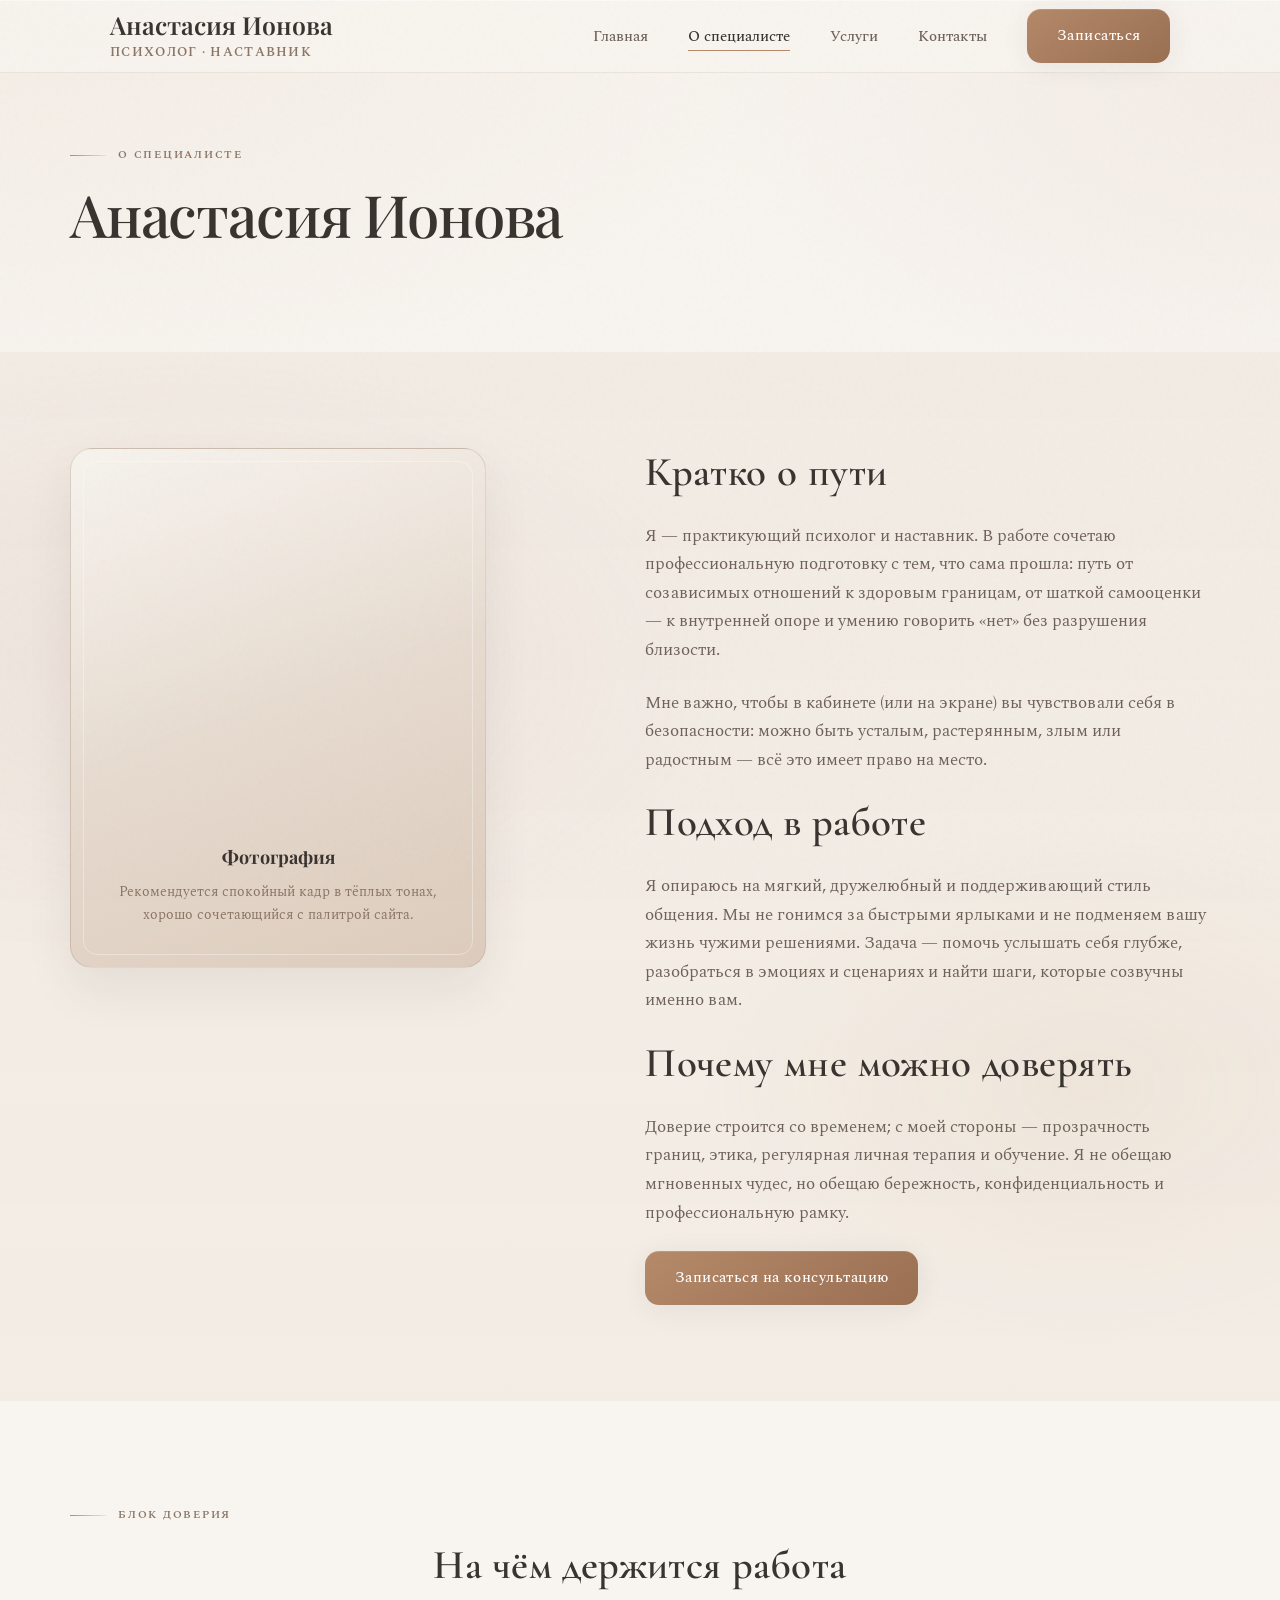
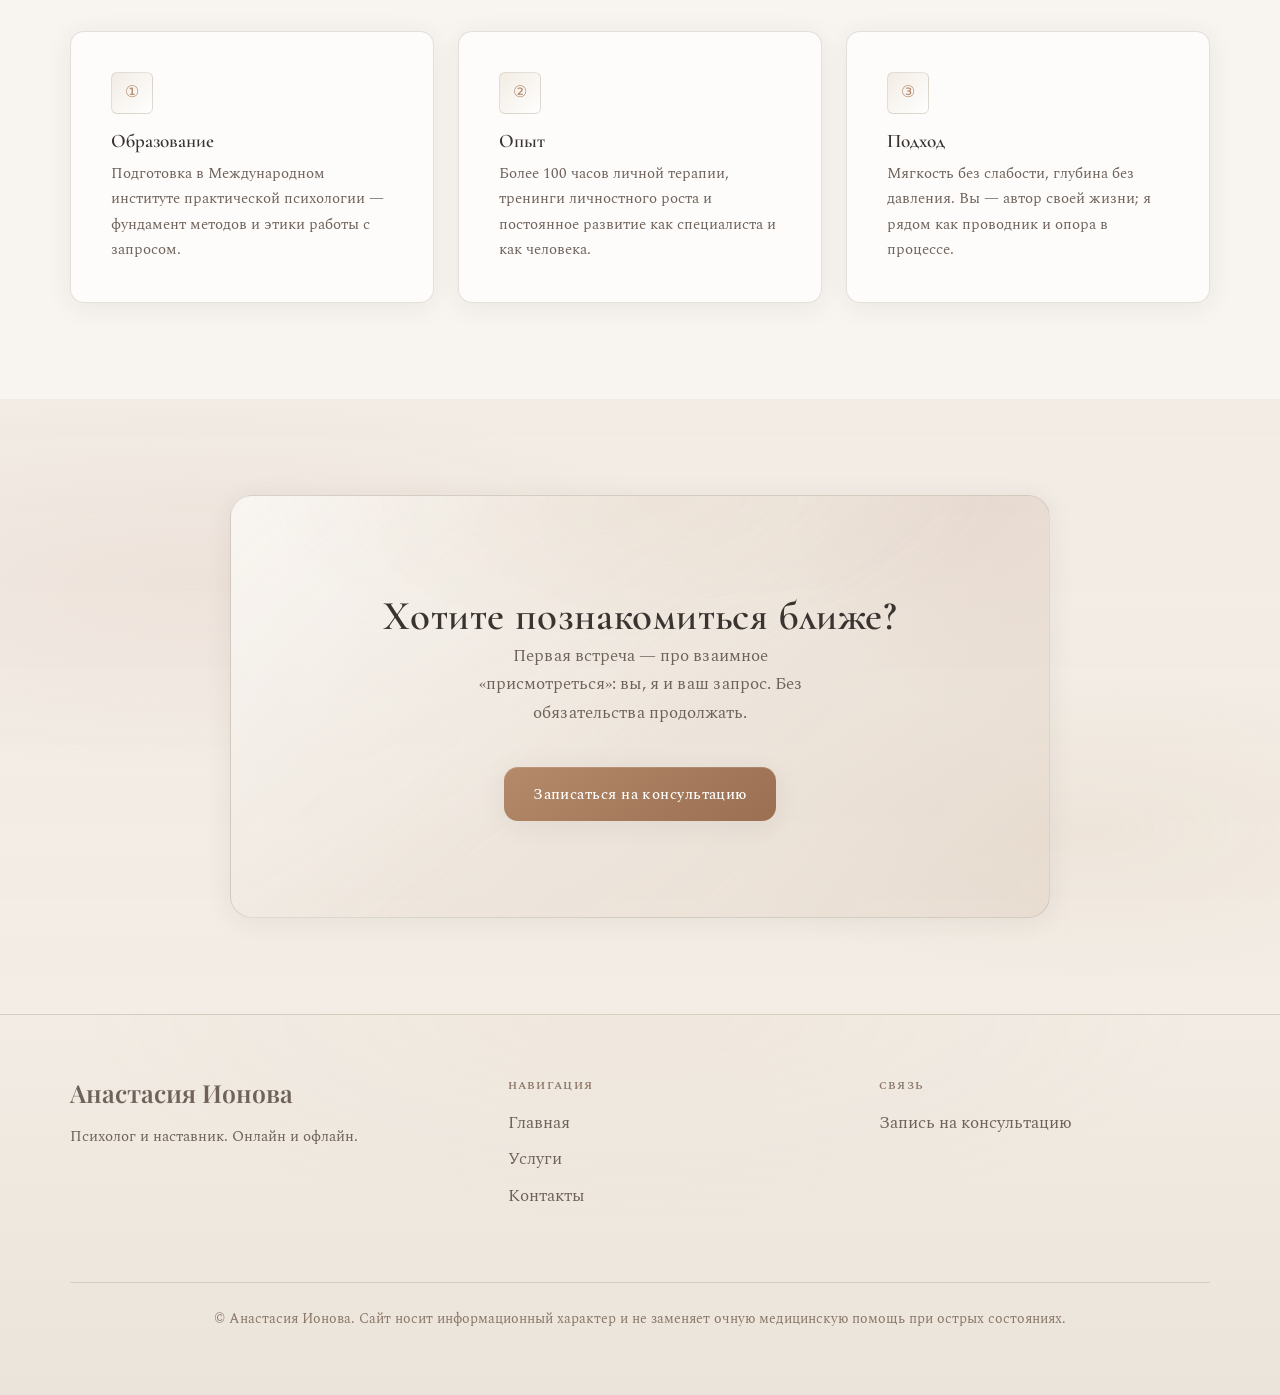
==== about.html @ b2b30f8c "Anastasia_Ionova Анастасия" ====
<!DOCTYPE html>
<html lang="ru">
<head>
  <meta charset="UTF-8">
  <meta name="viewport" content="width=device-width, initial-scale=1.0">
  <meta name="description" content="Анастасия Ионова — образование, подход в работе, почему можно доверять.">
  <title>О специалисте — Анастасия Ионова</title>
  <link rel="preconnect" href="https://fonts.googleapis.com">
  <link rel="preconnect" href="https://fonts.gstatic.com" crossorigin>
  <link href="https://fonts.googleapis.com/css2?family=Cormorant+Garamond:ital,wght@0,500;0,600;1,500&family=Playfair+Display:ital,wght@0,500;0,600;1,500&family=Spectral:ital,wght@0,400;0,500;0,600;1,400&display=swap" rel="stylesheet">
  <link rel="stylesheet" href="css/styles.css">
</head>
<body>
  <header class="site-header">
    <div class="site-header__inner">
      <a class="site-logo" href="index.html">Анастасия Ионова <span>Психолог · наставник</span></a>
      <button class="nav-toggle" type="button" aria-expanded="false" aria-controls="nav-panel" aria-label="Открыть меню">
        <span></span><span></span><span></span>
      </button>
      <nav class="nav-panel" id="nav-panel" aria-label="Основная навигация">
        <ul class="nav__list">
          <li><a class="nav__link" href="index.html">Главная</a></li>
          <li><a class="nav__link" href="about.html" aria-current="page">О специалисте</a></li>
          <li><a class="nav__link" href="services.html">Услуги</a></li>
          <li><a class="nav__link" href="contacts.html">Контакты</a></li>
        </ul>
        <a class="btn btn--primary nav__cta" href="contacts.html">Записаться</a>
      </nav>
    </div>
  </header>

  <main>
    <section class="section section--tight">
      <div class="container">
        <p class="section__label">О специалисте</p>
        <h1 class="mb-lg">Анастасия Ионова</h1>
      </div>
    </section>

    <section class="section section--alt" id="o-spec">
      <div class="container about-grid">
        <div class="about-photo">
          <div class="about-photo__placeholder">
            <strong style="font-family: var(--font-display); font-size: 1.125rem; color: var(--graphite); display: block; margin-bottom: 0.5rem;">Фотография</strong>
            Рекомендуется спокойный кадр в тёплых тонах, хорошо сочетающийся с палитрой сайта.
          </div>
        </div>
        <div>
          <h2>Кратко о пути</h2>
          <p>Я — практикующий психолог и наставник. В работе сочетаю профессиональную подготовку с тем, что сама прошла: путь от созависимых отношений к здоровым границам, от шаткой самооценки — к внутренней опоре и умению говорить «нет» без разрушения близости.</p>
          <p>Мне важно, чтобы в кабинете (или на экране) вы чувствовали себя в безопасности: можно быть усталым, растерянным, злым или радостным — всё это имеет право на место.</p>
          <h2>Подход в работе</h2>
          <p>Я опираюсь на мягкий, дружелюбный и поддерживающий стиль общения. Мы не гонимся за быстрыми ярлыками и не подменяем вашу жизнь чужими решениями. Задача — помочь услышать себя глубже, разобраться в эмоциях и сценариях и найти шаги, которые созвучны именно вам.</p>
          <h2>Почему мне можно доверять</h2>
          <p>Доверие строится со временем; с моей стороны — прозрачность границ, этика, регулярная личная терапия и обучение. Я не обещаю мгновенных чудес, но обещаю бережность, конфиденциальность и профессиональную рамку.</p>
          <p><a class="btn btn--primary" href="contacts.html">Записаться на консультацию</a></p>
        </div>
      </div>
    </section>

    <section class="section" id="doverie">
      <div class="container">
        <p class="section__label text-center">Блок доверия</p>
        <h2 class="text-center mb-lg">На чём держится работа</h2>
        <div class="cards cards--3">
          <article class="card trust-item">
            <div class="card__icon" aria-hidden="true">①</div>
            <h3>Образование</h3>
            <p>Подготовка в Международном институте практической психологии — фундамент методов и этики работы с запросом.</p>
          </article>
          <article class="card trust-item">
            <div class="card__icon" aria-hidden="true">②</div>
            <h3>Опыт</h3>
            <p>Более 100 часов личной терапии, тренинги личностного роста и постоянное развитие как специалиста и как человека.</p>
          </article>
          <article class="card trust-item">
            <div class="card__icon" aria-hidden="true">③</div>
            <h3>Подход</h3>
            <p>Мягкость без слабости, глубина без давления. Вы — автор своей жизни; я рядом как проводник и опора в процессе.</p>
          </article>
        </div>
      </div>
    </section>

    <section class="section section--alt">
      <div class="container">
        <div class="cta-band">
          <h2 class="mb-0">Хотите познакомиться ближе?</h2>
          <p>Первая встреча — про взаимное «присмотреться»: вы, я и ваш запрос. Без обязательства продолжать.</p>
          <a class="btn btn--primary" href="contacts.html">Записаться на консультацию</a>
        </div>
      </div>
    </section>
  </main>

  <footer class="site-footer">
    <div class="container site-footer__grid">
      <div>
        <a class="site-logo" href="index.html" style="display: inline-block; margin-bottom: var(--space-sm);">Анастасия Ионова</a>
        <p class="mb-0" style="font-size: 0.9375rem;">Психолог и наставник. Онлайн и офлайн.</p>
      </div>
      <div>
        <h4>Навигация</h4>
        <ul>
          <li><a href="index.html">Главная</a></li>
          <li><a href="services.html">Услуги</a></li>
          <li><a href="contacts.html">Контакты</a></li>
        </ul>
      </div>
      <div>
        <h4>Связь</h4>
        <ul>
          <li><a href="contacts.html">Запись на консультацию</a></li>
        </ul>
      </div>
    </div>
    <div class="container site-footer__copy">
      © Анастасия Ионова. Сайт носит информационный характер и не заменяет очную медицинскую помощь при острых состояниях.
    </div>
  </footer>

  <script src="js/main.js"></script>
</body>
</html>
---- css/styles.css ----
/* Анастасия Ионова — editorial luxury, soft depth (ВайбКодинг: характер, не шаблон) */
:root {
  --bg-primary: #F8F4EF;
  --bg-secondary: #F2ECE4;
  --text-primary: #2F2A26;
  --text-secondary: #6E625A;
  --accent-1: #C7A27C;
  --accent-2: #B58A6A;
  --accent-dusty-rose: #CDA7A2;
  --taupe: #8A7667;
  --warm-beige: #DCCBBC;
  --graphite: #3A3431;
  --white: #FFFFFF;

  --font-display: "Playfair Display", Georgia, "Times New Roman", serif;
  --font-serif: "Cormorant Garamond", "Palatino Linotype", Palatino, serif;
  --font-body: "Spectral", Georgia, "Times New Roman", serif;

  --ease-out-expo: cubic-bezier(0.16, 1, 0.3, 1);

  --space-xs: 0.5rem;
  --space-sm: 1rem;
  --space-md: 1.5rem;
  --space-lg: 2.5rem;
  --space-xl: 4rem;
  --space-2xl: 6rem;
  --space-3xl: 8rem;

  --radius-sm: 6px;
  --radius-md: 14px;
  --radius-lg: 22px;

  --shadow-soft: 0 4px 28px rgba(47, 42, 38, 0.07);
  --shadow-hover: 0 14px 40px rgba(47, 42, 38, 0.11);
  --shadow-lift: 0 24px 48px rgba(58, 52, 49, 0.08);
  --line-thin: 1px solid rgba(138, 118, 103, 0.22);

  --max-width: 1140px;
  --header-height: 4.5rem;

  --noise-opacity: 0.035;
}

*,
*::before,
*::after {
  box-sizing: border-box;
}

html {
  scroll-behavior: smooth;
}

body {
  margin: 0;
  font-family: var(--font-body);
  font-size: 1.0625rem;
  line-height: 1.68;
  font-weight: 400;
  color: var(--text-primary);
  background-color: var(--bg-primary);
  background-image:
    radial-gradient(ellipse 120% 80% at 0% 0%, rgba(199, 162, 124, 0.09), transparent 55%),
    radial-gradient(ellipse 90% 70% at 100% 10%, rgba(205, 167, 162, 0.11), transparent 50%),
    radial-gradient(ellipse 60% 50% at 50% 100%, rgba(220, 203, 188, 0.2), transparent 45%);
  background-attachment: fixed;
  -webkit-font-smoothing: antialiased;
}

body::after {
  content: "";
  position: fixed;
  inset: 0;
  pointer-events: none;
  z-index: 9998;
  opacity: var(--noise-opacity);
  background-image: url("data:image/svg+xml,%3Csvg viewBox='0 0 256 256' xmlns='http://www.w3.org/2000/svg'%3E%3Cfilter id='n'%3E%3CfeTurbulence type='fractalNoise' baseFrequency='0.85' numOctaves='4' stitchTiles='stitch'/%3E%3C/filter%3E%3Crect width='100%25' height='100%25' filter='url(%23n)'/%3E%3C/svg%3E");
  mix-blend-mode: multiply;
}

img {
  max-width: 100%;
  height: auto;
  display: block;
}

a {
  color: var(--accent-2);
  text-decoration: none;
  transition: color 0.3s var(--ease-out-expo), opacity 0.3s ease;
}

a:hover {
  color: var(--accent-1);
}

h1 {
  font-family: var(--font-display);
  font-weight: 500;
  line-height: 1.15;
  letter-spacing: -0.02em;
  color: var(--graphite);
  margin-top: 0;
  font-size: clamp(2.35rem, 5.2vw, 3.65rem);
}

h2,
h3,
h4 {
  font-family: var(--font-serif);
  font-weight: 600;
  line-height: 1.22;
  color: var(--graphite);
  margin-top: 0;
}

h2 {
  font-size: clamp(1.85rem, 3.2vw, 2.65rem);
  margin-bottom: var(--space-md);
  letter-spacing: 0.01em;
}

h3 {
  font-size: clamp(1.3rem, 2.2vw, 1.65rem);
  margin-bottom: var(--space-sm);
}

p {
  margin: 0 0 var(--space-md);
  color: var(--text-secondary);
}

p:last-child {
  margin-bottom: 0;
}

.container {
  width: min(100% - var(--space-lg) * 2, var(--max-width));
  margin-inline: auto;
}

.section {
  padding-block: var(--space-2xl);
  position: relative;
}

.section--tight {
  padding-block: var(--space-xl);
}

.section--alt {
  background-color: transparent;
  background-image:
    radial-gradient(ellipse 70% 50% at 15% 30%, rgba(205, 167, 162, 0.14), transparent 60%),
    radial-gradient(ellipse 55% 45% at 85% 70%, rgba(199, 162, 124, 0.1), transparent 55%),
    linear-gradient(180deg, var(--bg-secondary) 0%, rgba(242, 236, 228, 0.97) 100%);
}

.section__label {
  display: inline-flex;
  align-items: center;
  gap: 0.75rem;
  font-family: var(--font-body);
  font-size: 0.6875rem;
  font-weight: 600;
  letter-spacing: 0.16em;
  text-transform: uppercase;
  color: var(--taupe);
  margin-bottom: var(--space-sm);
}

.section__label::before {
  content: "";
  width: 2.25rem;
  height: 1px;
  background: linear-gradient(90deg, var(--accent-2), rgba(199, 162, 124, 0.2));
  flex-shrink: 0;
}

.text-center .section__label {
  justify-content: center;
}

.text-center .section__label::before {
  width: 2rem;
  background: linear-gradient(90deg, transparent, var(--accent-2));
}

.text-center .section__label::after {
  content: "";
  width: 2rem;
  height: 1px;
  background: linear-gradient(90deg, var(--accent-2), transparent);
  flex-shrink: 0;
}

/* Scroll reveal */
.js-reveal {
  opacity: 0;
  transform: translate3d(0, 1.75rem, 0);
  transition:
    opacity 0.95s var(--ease-out-expo),
    transform 0.95s var(--ease-out-expo);
}

.js-reveal.is-inview {
  opacity: 1;
  transform: translate3d(0, 0, 0);
}

/* Header */
.site-header {
  position: sticky;
  top: 0;
  z-index: 100;
  background: rgba(248, 244, 239, 0.82);
  backdrop-filter: saturate(1.2) blur(14px);
  -webkit-backdrop-filter: saturate(1.2) blur(14px);
  border-bottom: 1px solid rgba(138, 118, 103, 0.12);
  box-shadow: 0 1px 0 rgba(255, 255, 255, 0.45) inset;
}

.site-header__inner {
  display: flex;
  align-items: center;
  justify-content: space-between;
  height: var(--header-height);
  max-width: var(--max-width);
  margin-inline: auto;
  padding-inline: var(--space-lg);
}

.site-logo {
  font-family: var(--font-display);
  font-size: clamp(1.2rem, 2.6vw, 1.55rem);
  font-weight: 600;
  line-height: 1.15;
  color: var(--graphite);
  transition: color 0.3s var(--ease-out-expo);
}

.site-logo:hover {
  color: var(--accent-2);
}

.site-logo span {
  display: block;
  font-family: var(--font-body);
  font-size: clamp(0.6875rem, 1.5vw, 0.8125rem);
  font-weight: 600;
  letter-spacing: 0.1em;
  text-transform: uppercase;
  color: var(--taupe);
  margin-top: 0.25rem;
  line-height: 1.3;
}

.nav__list {
  display: flex;
  flex-wrap: wrap;
  gap: var(--space-md) var(--space-lg);
  list-style: none;
  margin: 0;
  padding: 0;
}

.nav__link {
  font-family: var(--font-body);
  font-size: 0.9375rem;
  font-weight: 500;
  color: var(--text-secondary);
  position: relative;
}

.nav__link::after {
  content: "";
  position: absolute;
  left: 0;
  bottom: -0.2em;
  width: 0;
  height: 1px;
  background: var(--accent-2);
  transition: width 0.35s var(--ease-out-expo);
}

.nav__link:hover::after,
.nav__link[aria-current="page"]::after {
  width: 100%;
}

.nav__link:hover,
.nav__link[aria-current="page"] {
  color: var(--graphite);
}

.nav__cta {
  display: none;
}

@media (min-width: 900px) {
  .nav__cta {
    display: inline-flex;
  }
}

.nav-toggle {
  display: flex;
  flex-direction: column;
  justify-content: center;
  gap: 6px;
  width: 44px;
  height: 44px;
  padding: 0;
  border: none;
  background: transparent;
  cursor: pointer;
}

.nav-toggle span {
  display: block;
  width: 22px;
  height: 1px;
  background: var(--graphite);
  transition: transform 0.35s var(--ease-out-expo), opacity 0.25s ease;
}

.nav-toggle[aria-expanded="true"] span:nth-child(1) {
  transform: translateY(7px) rotate(45deg);
}

.nav-toggle[aria-expanded="true"] span:nth-child(2) {
  opacity: 0;
}

.nav-toggle[aria-expanded="true"] span:nth-child(3) {
  transform: translateY(-7px) rotate(-45deg);
}

@media (min-width: 900px) {
  .nav-toggle {
    display: none;
  }
}

.nav-panel {
  position: fixed;
  inset: var(--header-height) 0 auto 0;
  background: rgba(248, 244, 239, 0.97);
  backdrop-filter: blur(12px);
  border-bottom: var(--line-thin);
  padding: var(--space-lg);
  transform: translateY(-100%);
  opacity: 0;
  visibility: hidden;
  transition: transform 0.4s var(--ease-out-expo), opacity 0.35s ease, visibility 0.35s;
}

.nav-panel.is-open {
  transform: translateY(0);
  opacity: 1;
  visibility: visible;
}

@media (min-width: 900px) {
  .nav-panel {
    position: static;
    transform: none;
    opacity: 1;
    visibility: visible;
    border: none;
    padding: 0;
    background: transparent;
    backdrop-filter: none;
    display: flex;
    flex-direction: row;
    align-items: center;
    gap: var(--space-lg);
  }

  .nav-panel .nav__list {
    flex-direction: row;
  }
}

@media (max-width: 899px) {
  .nav-panel .nav__list {
    flex-direction: column;
    gap: var(--space-md);
  }

  .nav-panel .nav__cta {
    display: inline-flex;
    margin-top: var(--space-md);
  }
}

/* Buttons */
.btn {
  display: inline-flex;
  align-items: center;
  justify-content: center;
  padding: 0.9rem 1.85rem;
  font-family: var(--font-body);
  font-size: 0.9375rem;
  font-weight: 500;
  letter-spacing: 0.03em;
  border: none;
  border-radius: var(--radius-md);
  cursor: pointer;
  transition:
    background 0.35s var(--ease-out-expo),
    color 0.35s ease,
    box-shadow 0.35s var(--ease-out-expo),
    transform 0.3s var(--ease-out-expo),
    border-color 0.3s ease;
}

.btn--primary {
  background: linear-gradient(145deg, var(--accent-2) 0%, #9a6f52 100%);
  color: var(--white);
  box-shadow: var(--shadow-soft), 0 1px 0 rgba(255, 255, 255, 0.12) inset;
}

.btn--primary:hover {
  background: linear-gradient(145deg, var(--accent-1) 0%, var(--accent-2) 100%);
  color: var(--white);
  box-shadow: var(--shadow-hover);
  transform: translateY(-2px);
}

.btn--ghost {
  background: rgba(255, 255, 255, 0.45);
  color: var(--graphite);
  border: var(--line-thin);
  box-shadow: 0 1px 0 rgba(255, 255, 255, 0.6) inset;
}

.btn--ghost:hover {
  border-color: rgba(205, 167, 162, 0.55);
  color: var(--accent-2);
  background: rgba(255, 255, 255, 0.75);
  transform: translateY(-1px);
}

.btn--full {
  width: 100%;
}

/* Hero */
.hero {
  padding-block: var(--space-3xl) var(--space-2xl);
  position: relative;
  overflow: visible;
}

.hero::before {
  content: "";
  position: absolute;
  top: -25%;
  right: -8%;
  width: min(58%, 520px);
  aspect-ratio: 1;
  background: radial-gradient(circle, rgba(205, 167, 162, 0.2) 0%, transparent 68%);
  pointer-events: none;
}

.hero::after {
  content: "";
  position: absolute;
  bottom: 10%;
  left: -5%;
  width: 180px;
  height: 180px;
  border: 1px solid rgba(199, 162, 124, 0.25);
  border-radius: 50%;
  pointer-events: none;
  opacity: 0.6;
}

.hero__grid {
  display: grid;
  gap: var(--space-xl);
  align-items: center;
}

@media (min-width: 900px) {
  .hero__grid {
    grid-template-columns: 1.08fr 0.92fr;
    gap: clamp(2rem, 4vw, 4rem);
    align-items: end;
  }
}

.hero__content {
  position: relative;
  z-index: 1;
}

.hero__content--stagger > * {
  animation: heroFade 0.95s var(--ease-out-expo) backwards;
}

.hero__content--stagger > *:nth-child(1) {
  animation-delay: 0.05s;
}

.hero__content--stagger > *:nth-child(2) {
  animation-delay: 0.11s;
}

.hero__content--stagger > *:nth-child(3) {
  animation-delay: 0.17s;
}

.hero__content--stagger > *:nth-child(4) {
  animation-delay: 0.26s;
}

.hero__content--stagger > *:nth-child(5) {
  animation-delay: 0.36s;
}

.hero__content--stagger > *:nth-child(6) {
  animation-delay: 0.44s;
}

@keyframes heroFade {
  from {
    opacity: 0;
    transform: translate3d(0, 1.25rem, 0);
  }

  to {
    opacity: 1;
    transform: translate3d(0, 0, 0);
  }
}

.hero__name {
  font-family: var(--font-display);
  font-size: clamp(2.35rem, 6.5vw, 4rem);
  font-weight: 600;
  line-height: 1.08;
  letter-spacing: 0.01em;
  color: var(--graphite);
  margin: 0 0 0.4rem;
}

.hero__role {
  font-family: var(--font-body);
  font-size: clamp(1rem, 2.2vw, 1.1875rem);
  font-weight: 500;
  letter-spacing: 0.04em;
  color: var(--taupe);
  margin: 0 0 var(--space-md);
  max-width: 40ch;
}

.hero__title {
  margin-bottom: var(--space-md);
  font-size: clamp(1.65rem, 3.8vw, 2.35rem);
}

.hero__title em {
  font-style: italic;
  color: var(--accent-2);
}

.hero__lead {
  font-size: 1.125rem;
  line-height: 1.72;
  color: var(--text-secondary);
  max-width: 38ch;
  margin-bottom: var(--space-lg);
}

.hero__actions {
  display: flex;
  flex-wrap: wrap;
  gap: var(--space-sm);
}

.hero__visual {
  position: relative;
  min-height: 280px;
  z-index: 0;
}

@media (min-width: 900px) {
  .hero__visual {
    min-height: 440px;
    margin-bottom: -1.5rem;
  }

  .hero__visual--tilt {
    transform: rotate(-2deg) translateX(0.5rem);
    transition: transform 0.6s var(--ease-out-expo);
  }

  .hero:hover .hero__visual--tilt {
    transform: rotate(-1.2deg) translateX(0.25rem) translateY(-4px);
  }
}

.hero__frame {
  position: absolute;
  inset: 0;
  border-radius: var(--radius-lg);
  background:
    linear-gradient(155deg, rgba(255, 255, 255, 0.5) 0%, transparent 45%),
    linear-gradient(145deg, var(--bg-secondary) 0%, var(--warm-beige) 100%);
  border: var(--line-thin);
  box-shadow: var(--shadow-lift);
  display: flex;
  align-items: center;
  justify-content: center;
  overflow: hidden;
}

.hero__frame::before {
  content: "";
  position: absolute;
  inset: -40%;
  background: radial-gradient(circle at 30% 30%, rgba(199, 162, 124, 0.12), transparent 50%);
  pointer-events: none;
}

.hero__frame-inner {
  position: relative;
  text-align: center;
  padding: var(--space-lg);
  color: var(--taupe);
  font-size: 0.875rem;
  line-height: 1.65;
}

.hero__frame-inner strong {
  display: block;
  font-family: var(--font-display);
  font-size: 1.25rem;
  font-weight: 500;
  color: var(--graphite);
  margin-bottom: var(--space-xs);
}

/* Cards */
.cards {
  display: grid;
  gap: var(--space-md);
}

@media (min-width: 640px) {
  .cards--2 {
    grid-template-columns: repeat(2, 1fr);
  }
}

@media (min-width: 900px) {
  .cards--3 {
    grid-template-columns: repeat(3, 1fr);
  }

  .cards--4 {
    grid-template-columns: repeat(2, 1fr);
  }
}

@media (min-width: 1000px) {
  .cards--4 {
    grid-template-columns: repeat(4, 1fr);
  }
}

.card {
  position: relative;
  background: rgba(255, 255, 255, 0.72);
  border-radius: var(--radius-md);
  padding: var(--space-lg);
  border: var(--line-thin);
  box-shadow: var(--shadow-soft);
  overflow: hidden;
  transition:
    box-shadow 0.45s var(--ease-out-expo),
    transform 0.45s var(--ease-out-expo),
    background 0.35s ease;
}

.card::before {
  content: "";
  position: absolute;
  left: 0;
  top: 0;
  bottom: 0;
  width: 3px;
  background: linear-gradient(180deg, var(--accent-1), var(--accent-dusty-rose));
  opacity: 0;
  transition: opacity 0.4s var(--ease-out-expo);
}

.card:hover {
  box-shadow: var(--shadow-hover);
  transform: translateY(-4px);
  background: rgba(255, 255, 255, 0.92);
}

.card:hover::before {
  opacity: 1;
}

.card__icon {
  width: 42px;
  height: 42px;
  border-radius: var(--radius-sm);
  background: linear-gradient(135deg, var(--bg-secondary), rgba(255, 255, 255, 0.9));
  display: flex;
  align-items: center;
  justify-content: center;
  margin-bottom: var(--space-sm);
  font-size: 1rem;
  color: var(--accent-2);
  border: var(--line-thin);
  transition: transform 0.4s var(--ease-out-expo), color 0.3s ease;
}

.card:hover .card__icon {
  transform: scale(1.05);
  color: var(--accent-1);
}

.card h3 {
  font-family: var(--font-serif);
  color: var(--graphite);
  margin-bottom: var(--space-xs);
}

.card p {
  font-size: 0.9375rem;
  margin-bottom: 0;
}

/* About */
.about-grid {
  display: grid;
  gap: var(--space-xl);
  align-items: start;
}

@media (min-width: 900px) {
  .about-grid {
    grid-template-columns: 0.95fr 1.12fr;
    gap: var(--space-2xl);
  }

  .about-grid.about-grid--reverse {
    direction: rtl;
  }

  .about-grid.about-grid--reverse > * {
    direction: ltr;
  }
}

.about-photo {
  border-radius: var(--radius-lg);
  background:
    linear-gradient(160deg, rgba(255, 255, 255, 0.35) 0%, transparent 50%),
    linear-gradient(160deg, var(--bg-secondary), var(--warm-beige));
  border: var(--line-thin);
  aspect-ratio: 4/5;
  max-height: 520px;
  display: flex;
  align-items: flex-end;
  justify-content: center;
  padding: var(--space-lg);
  box-shadow: var(--shadow-lift);
  position: relative;
}

.about-photo::after {
  content: "";
  position: absolute;
  inset: 12px;
  border: 1px solid rgba(255, 255, 255, 0.35);
  border-radius: calc(var(--radius-lg) - 8px);
  pointer-events: none;
}

.about-photo__placeholder {
  text-align: center;
  color: var(--taupe);
  font-size: 0.875rem;
  position: relative;
  z-index: 1;
}

/* Services */
.service-card {
  position: relative;
  background: rgba(255, 255, 255, 0.78);
  border-radius: var(--radius-md);
  padding: var(--space-xl);
  border: var(--line-thin);
  margin-bottom: var(--space-md);
  transition: box-shadow 0.45s var(--ease-out-expo), transform 0.35s ease;
  overflow: hidden;
}

.service-card::before {
  content: "";
  position: absolute;
  top: 0;
  left: 0;
  right: 0;
  height: 2px;
  background: linear-gradient(90deg, transparent, var(--accent-dusty-rose), transparent);
  opacity: 0;
  transition: opacity 0.4s ease;
}

.service-card:last-child {
  margin-bottom: 0;
}

.service-card:hover {
  box-shadow: var(--shadow-hover);
  transform: translateY(-2px);
}

.service-card:hover::before {
  opacity: 1;
}

.service-card h2,
.service-card h3 {
  color: var(--graphite);
}

.service-card__meta {
  font-family: var(--font-body);
  font-size: 0.875rem;
  font-style: italic;
  color: var(--taupe);
  margin-bottom: var(--space-sm);
}

.service-card ul {
  margin: 0;
  padding-left: 1.25rem;
  color: var(--text-secondary);
  font-size: 0.9375rem;
}

.service-card li {
  margin-bottom: var(--space-xs);
}

/* Trust */
.trust-item h3 {
  font-size: 1.2rem;
}

/* CTA */
.cta-band {
  text-align: center;
  padding: var(--space-2xl);
  background:
    radial-gradient(ellipse 80% 60% at 50% 0%, rgba(199, 162, 124, 0.12), transparent 60%),
    linear-gradient(145deg, rgba(255, 255, 255, 0.5) 0%, transparent 55%),
    linear-gradient(135deg, var(--bg-secondary) 0%, rgba(220, 203, 188, 0.4) 100%);
  border-radius: var(--radius-lg);
  border: var(--line-thin);
  margin-inline: auto;
  max-width: 820px;
  box-shadow: var(--shadow-soft);
  position: relative;
  overflow: hidden;
}

.cta-band::before {
  content: "";
  position: absolute;
  top: -50%;
  right: -20%;
  width: 55%;
  aspect-ratio: 1;
  background: radial-gradient(circle, rgba(205, 167, 162, 0.15), transparent 65%);
  pointer-events: none;
}

.cta-band h2,
.cta-band h3 {
  position: relative;
}

.cta-band p {
  max-width: 42ch;
  margin-inline: auto;
  margin-bottom: var(--space-lg);
  position: relative;
}

.cta-band .btn {
  position: relative;
}

/* Form */
.form {
  max-width: 520px;
  margin-inline: auto;
}

.form__row {
  margin-bottom: var(--space-md);
}

.form label {
  display: block;
  font-family: var(--font-body);
  font-size: 0.75rem;
  font-weight: 600;
  letter-spacing: 0.08em;
  text-transform: uppercase;
  color: var(--taupe);
  margin-bottom: var(--space-xs);
}

.form input,
.form textarea {
  width: 100%;
  padding: 0.9rem 1.1rem;
  font-family: var(--font-body);
  font-size: 1rem;
  color: var(--text-primary);
  background: rgba(255, 255, 255, 0.85);
  border: var(--line-thin);
  border-radius: var(--radius-sm);
  transition:
    border-color 0.3s ease,
    box-shadow 0.3s ease,
    background 0.3s ease;
}

.form input:focus,
.form textarea:focus {
  outline: none;
  border-color: rgba(205, 167, 162, 0.65);
  box-shadow: 0 0 0 3px rgba(205, 167, 162, 0.18);
  background: var(--white);
}

.form textarea {
  min-height: 140px;
  resize: vertical;
}

.form__hint {
  font-size: 0.8125rem;
  color: var(--taupe);
  margin-top: var(--space-md);
}

/* Footer */
.site-footer {
  padding-block: var(--space-xl);
  border-top: var(--line-thin);
  background-image:
    radial-gradient(ellipse 80% 100% at 50% 0%, rgba(199, 162, 124, 0.06), transparent 55%),
    linear-gradient(180deg, var(--bg-secondary), #ebe4da);
  position: relative;
}

.site-footer__grid {
  display: grid;
  gap: var(--space-lg);
}

@media (min-width: 700px) {
  .site-footer__grid {
    grid-template-columns: 1.2fr 1fr 1fr;
  }
}

.site-footer h4 {
  font-family: var(--font-body);
  font-size: 0.6875rem;
  font-weight: 600;
  letter-spacing: 0.12em;
  text-transform: uppercase;
  color: var(--taupe);
  margin-bottom: var(--space-sm);
}

.site-footer ul {
  list-style: none;
  margin: 0;
  padding: 0;
}

.site-footer li {
  margin-bottom: var(--space-xs);
}

.site-footer a {
  color: var(--text-secondary);
}

.site-footer a:hover {
  color: var(--accent-2);
}

.site-footer__copy {
  margin-top: var(--space-xl);
  padding-top: var(--space-md);
  border-top: var(--line-thin);
  font-size: 0.875rem;
  color: var(--taupe);
  text-align: center;
}

/* Utilities */
.text-center {
  text-align: center;
}

.mb-0 {
  margin-bottom: 0;
}

.mb-lg {
  margin-bottom: var(--space-lg);
}

.max-w-narrow {
  max-width: 65ch;
  margin-inline: auto;
}

.sr-only {
  position: absolute;
  width: 1px;
  height: 1px;
  padding: 0;
  margin: -1px;
  overflow: hidden;
  clip: rect(0, 0, 0, 0);
  white-space: nowrap;
  border: 0;
}

@media (prefers-reduced-motion: reduce) {
  html {
    scroll-behavior: auto;
  }

  *,
  *::before,
  *::after {
    animation-duration: 0.01ms !important;
    animation-iteration-count: 1 !important;
    transition-duration: 0.01ms !important;
  }

  .js-reveal {
    opacity: 1;
    transform: none;
    transition: none;
  }

  .hero__visual--tilt {
    transform: none !important;
  }
}
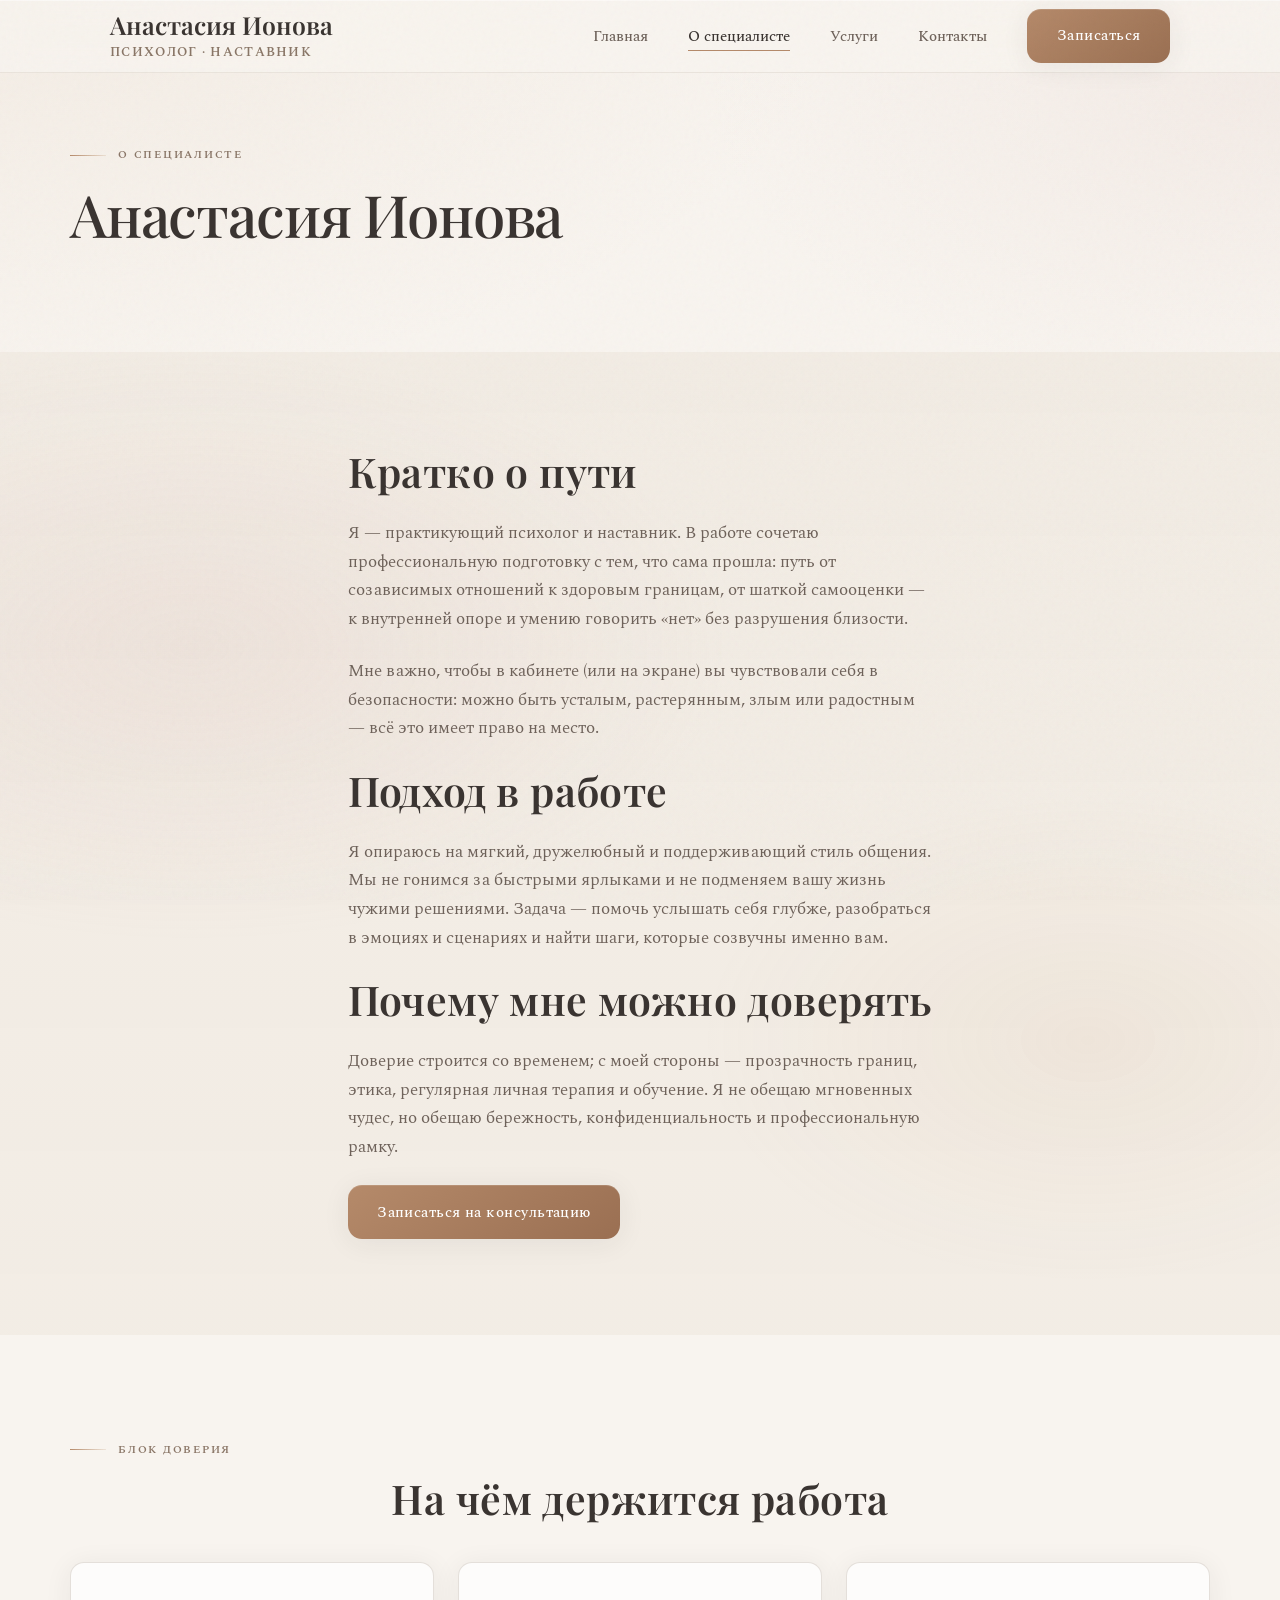
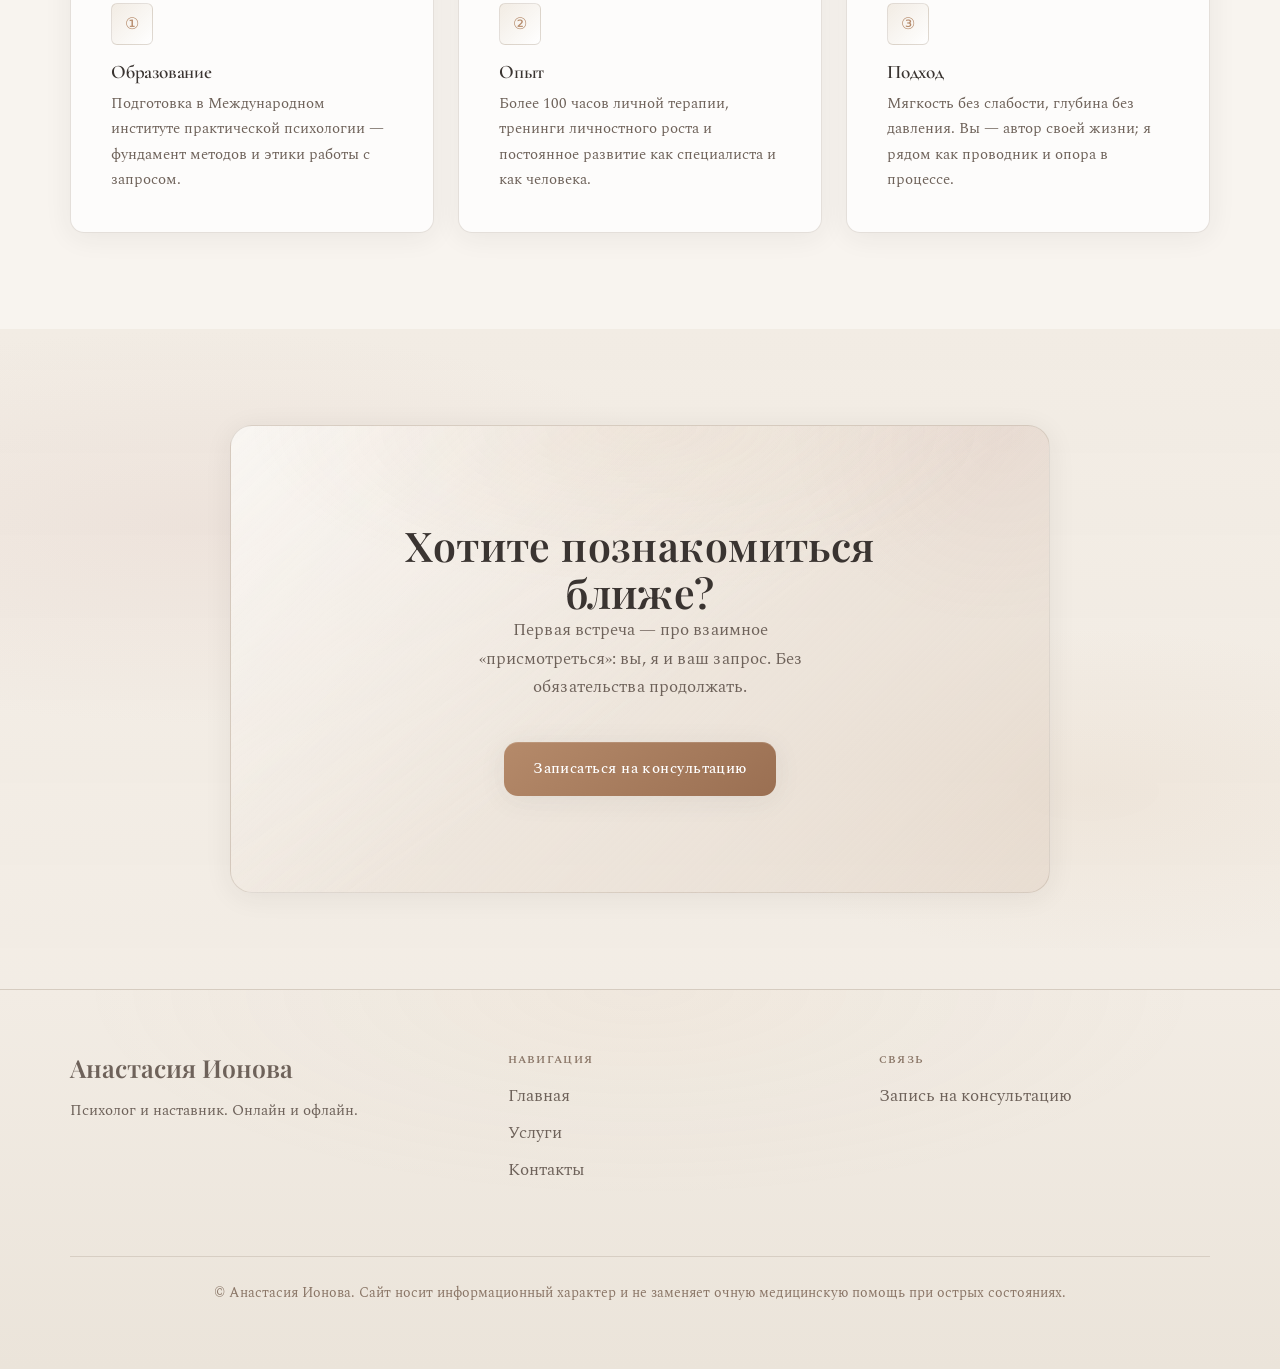
==== commit 5eba1b06: "Fnastasia_Ionova Анимация, шрифты, фото, отзывы" ====
--- a/about.html
+++ b/about.html
@@ -11,6 +11,7 @@
   <link rel="stylesheet" href="css/styles.css">
 </head>
 <body>
+  <canvas class="silk-bg" data-silk-bg aria-hidden="true"></canvas>
   <header class="site-header">
     <div class="site-header__inner">
       <a class="site-logo" href="index.html">Анастасия Ионова <span>Психолог · наставник</span></a>
@@ -38,14 +39,7 @@
     </section>
 
     <section class="section section--alt" id="o-spec">
-      <div class="container about-grid">
-        <div class="about-photo">
-          <div class="about-photo__placeholder">
-            <strong style="font-family: var(--font-display); font-size: 1.125rem; color: var(--graphite); display: block; margin-bottom: 0.5rem;">Фотография</strong>
-            Рекомендуется спокойный кадр в тёплых тонах, хорошо сочетающийся с палитрой сайта.
-          </div>
-        </div>
-        <div>
+      <div class="container max-w-narrow">
           <h2>Кратко о пути</h2>
           <p>Я — практикующий психолог и наставник. В работе сочетаю профессиональную подготовку с тем, что сама прошла: путь от созависимых отношений к здоровым границам, от шаткой самооценки — к внутренней опоре и умению говорить «нет» без разрушения близости.</p>
           <p>Мне важно, чтобы в кабинете (или на экране) вы чувствовали себя в безопасности: можно быть усталым, растерянным, злым или радостным — всё это имеет право на место.</p>
@@ -54,7 +48,6 @@
           <h2>Почему мне можно доверять</h2>
           <p>Доверие строится со временем; с моей стороны — прозрачность границ, этика, регулярная личная терапия и обучение. Я не обещаю мгновенных чудес, но обещаю бережность, конфиденциальность и профессиональную рамку.</p>
           <p><a class="btn btn--primary" href="contacts.html">Записаться на консультацию</a></p>
-        </div>
       </div>
     </section>
 
--- a/css/styles.css
+++ b/css/styles.css
@@ -78,6 +78,19 @@
   mix-blend-mode: multiply;
 }
 
+/* Silk background canvas (WebGL) */
+.silk-bg {
+  position: fixed;
+  inset: 0;
+  width: 100%;
+  height: 100%;
+  z-index: -2;
+  pointer-events: none;
+  opacity: 0.22;
+  filter: blur(0.2px);
+  mix-blend-mode: multiply;
+}
+
 img {
   max-width: 100%;
   height: auto;
@@ -94,24 +107,22 @@
   color: var(--accent-1);
 }
 
-h1 {
-  font-family: var(--font-display);
-  font-weight: 500;
-  line-height: 1.15;
-  letter-spacing: -0.02em;
-  color: var(--graphite);
-  margin-top: 0;
-  font-size: clamp(2.35rem, 5.2vw, 3.65rem);
-}
-
+h1,
 h2,
 h3,
 h4 {
-  font-family: var(--font-serif);
+  font-family: var(--font-display);
   font-weight: 600;
-  line-height: 1.22;
+  line-height: 1.15;
   color: var(--graphite);
   margin-top: 0;
+  letter-spacing: -0.01em;
+}
+
+h1 {
+  font-weight: 500;
+  letter-spacing: -0.02em;
+  font-size: clamp(2.35rem, 5.2vw, 3.65rem);
 }
 
 h2 {
@@ -204,6 +215,44 @@
 }
 
 .js-reveal.is-inview {
+  opacity: 1;
+  transform: translate3d(0, 0, 0);
+}
+
+/* Stagger items inside revealed sections */
+.js-reveal .reveal-item:not(.testimonial-card) {
+  opacity: 0;
+  transform: translate3d(0, 1rem, 0);
+  transition:
+    opacity 0.9s var(--ease-out-expo),
+    transform 0.9s var(--ease-out-expo);
+  transition-delay: calc(var(--i, 0) * 70ms);
+}
+
+.js-reveal.is-inview .reveal-item:not(.testimonial-card) {
+  opacity: 1;
+  transform: translate3d(0, 0, 0);
+}
+
+/* Hero split text (no libraries) */
+[data-split="chars"] {
+  display: inline-block;
+  overflow: hidden;
+  vertical-align: bottom;
+}
+
+.split-char {
+  display: inline-block;
+  opacity: 0;
+  transform: translate3d(0, 16px, 0);
+  transition:
+    opacity 0.9s var(--ease-out-expo),
+    transform 0.9s var(--ease-out-expo);
+  transition-delay: calc(var(--i, 0) * var(--stagger, 18ms));
+  will-change: transform, opacity;
+}
+
+.split-parent.is-split-in .split-char {
   opacity: 1;
   transform: translate3d(0, 0, 0);
 }
@@ -407,6 +456,8 @@
   border: none;
   border-radius: var(--radius-md);
   cursor: pointer;
+  position: relative;
+  overflow: hidden;
   transition:
     background 0.35s var(--ease-out-expo),
     color 0.35s ease,
@@ -426,6 +477,30 @@
   color: var(--white);
   box-shadow: var(--shadow-hover);
   transform: translateY(-2px);
+}
+
+.btn--primary::after {
+  content: "";
+  position: absolute;
+  inset: -40% -60%;
+  background: linear-gradient(110deg, transparent 40%, rgba(255, 255, 255, 0.22) 50%, transparent 60%);
+  transform: translateX(-35%) rotate(8deg);
+  opacity: 0;
+  pointer-events: none;
+}
+
+.btn--primary:hover::after {
+  opacity: 1;
+  animation: btnGlint 1.15s var(--ease-out-expo) 1;
+}
+
+@keyframes btnGlint {
+  from {
+    transform: translateX(-55%) rotate(8deg);
+  }
+  to {
+    transform: translateX(55%) rotate(8deg);
+  }
 }
 
 .btn--ghost {
@@ -641,6 +716,267 @@
   font-weight: 500;
   color: var(--graphite);
   margin-bottom: var(--space-xs);
+}
+
+.hero__frame--photo {
+  padding: 0;
+}
+
+.hero__photo {
+  width: 100%;
+  height: 100%;
+  object-fit: cover;
+  object-position: 50% 25%;
+  filter: saturate(0.95) contrast(1.02);
+  transform: scale(1.03);
+  will-change: transform;
+}
+
+.hero__frame--photo::after {
+  content: "";
+  position: absolute;
+  inset: 0;
+  background:
+    radial-gradient(ellipse 70% 55% at 40% 30%, rgba(255, 255, 255, 0.22), transparent 58%),
+    linear-gradient(180deg, rgba(248, 244, 239, 0.0) 0%, rgba(248, 244, 239, 0.12) 55%, rgba(248, 244, 239, 0.22) 100%);
+  pointer-events: none;
+}
+
+.hero__frame--photo::before {
+  opacity: 0.85;
+}
+
+@keyframes portraitBreath {
+  0% {
+    transform: scale(1.03) translateY(0);
+  }
+  50% {
+    transform: scale(1.045) translateY(-6px);
+  }
+  100% {
+    transform: scale(1.03) translateY(0);
+  }
+}
+
+@media (min-width: 900px) {
+  .hero__photo {
+    animation: portraitBreath 7.5s var(--ease-out-expo) infinite;
+  }
+}
+
+/* Testimonials */
+.testimonials {
+  max-width: 1040px;
+  margin-inline: auto;
+}
+
+.testimonials__grid {
+  display: grid;
+  gap: var(--space-lg);
+  align-items: center;
+}
+
+@media (min-width: 900px) {
+  .testimonials__grid {
+    grid-template-columns: 1fr auto;
+    gap: var(--space-xl);
+  }
+}
+
+.testimonials__stage {
+  position: relative;
+  min-height: 340px;
+}
+
+@media (min-width: 900px) {
+  .testimonials__stage {
+    min-height: 290px;
+  }
+}
+
+.testimonials__quote {
+  position: absolute;
+  left: -0.1rem;
+  top: -2.4rem;
+  font-family: var(--font-display);
+  font-size: 5rem;
+  line-height: 1;
+  color: rgba(181, 138, 106, 0.18);
+  pointer-events: none;
+}
+
+.testimonial-card {
+  position: absolute;
+  inset: 0;
+  padding: clamp(1.25rem, 2.4vw, 2rem);
+  border-radius: var(--radius-md);
+  border: var(--line-thin);
+  background: rgba(255, 255, 255, 0.78);
+  box-shadow: var(--shadow-soft);
+  overflow: hidden;
+  opacity: 0;
+  transform: translate3d(64px, 0, 0);
+  pointer-events: none;
+  transition:
+    opacity 0.75s var(--ease-out-expo),
+    transform 0.75s var(--ease-out-expo),
+    box-shadow 0.45s var(--ease-out-expo),
+    background 0.35s ease;
+}
+
+.testimonial-card::before {
+  content: "";
+  position: absolute;
+  inset: -40%;
+  background: radial-gradient(circle at 30% 30%, rgba(205, 167, 162, 0.16), transparent 50%);
+  pointer-events: none;
+}
+
+.testimonial-card.is-active {
+  opacity: 1;
+  transform: translate3d(0, 0, 0);
+  box-shadow: var(--shadow-hover);
+  background: rgba(255, 255, 255, 0.92);
+  z-index: 2;
+  pointer-events: auto;
+}
+
+.testimonial-card__top {
+  display: flex;
+  align-items: flex-start;
+  justify-content: space-between;
+  gap: var(--space-md);
+  position: relative;
+}
+
+.testimonial-card__person {
+  display: flex;
+  align-items: center;
+  gap: var(--space-sm);
+}
+
+.testimonial-card__avatar {
+  width: 44px;
+  height: 44px;
+  border-radius: 999px;
+  display: grid;
+  place-items: center;
+  font-family: var(--font-display);
+  font-weight: 600;
+  color: var(--graphite);
+  background: linear-gradient(145deg, var(--bg-secondary), rgba(255, 255, 255, 0.9));
+  border: var(--line-thin);
+}
+
+.testimonial-card__name {
+  font-family: var(--font-display);
+  font-weight: 600;
+  color: var(--graphite);
+}
+
+.testimonial-card__meta {
+  font-size: 0.875rem;
+  color: var(--taupe);
+  font-style: italic;
+}
+
+.testimonial-card__stars {
+  display: flex;
+  gap: 2px;
+  color: rgba(199, 162, 124, 0.95);
+  font-size: 0.95rem;
+  line-height: 1;
+  margin-top: 0.2rem;
+}
+
+.testimonial-card__divider {
+  height: 1px;
+  width: 100%;
+  background: linear-gradient(90deg, rgba(138, 118, 103, 0.25), rgba(138, 118, 103, 0.08), transparent);
+  margin: 1rem 0 1.1rem;
+}
+
+.testimonial-card__text {
+  position: relative;
+  color: var(--text-secondary);
+  font-size: 1.02rem;
+  line-height: 1.75;
+  margin: 0;
+  font-style: italic;
+}
+
+.testimonial-card__badge {
+  margin-top: 1rem;
+  font-size: 0.75rem;
+  letter-spacing: 0.1em;
+  text-transform: uppercase;
+  color: var(--taupe);
+  text-align: right;
+}
+
+.testimonials__nav {
+  display: flex;
+  gap: var(--space-md);
+  align-items: center;
+  justify-content: center;
+  margin-top: var(--space-lg);
+}
+
+@media (min-width: 900px) {
+  .testimonials__nav {
+    flex-direction: column;
+    margin-top: 0;
+  }
+}
+
+.testimonials__btn {
+  width: 44px;
+  height: 44px;
+  border-radius: 999px;
+  border: var(--line-thin);
+  background: rgba(255, 255, 255, 0.65);
+  color: var(--graphite);
+  font-size: 1.4rem;
+  line-height: 1;
+  display: grid;
+  place-items: center;
+  cursor: pointer;
+  transition: transform 0.35s var(--ease-out-expo), background 0.35s ease, box-shadow 0.35s ease;
+}
+
+.testimonials__btn:hover {
+  transform: translateY(-1px);
+  background: rgba(255, 255, 255, 0.9);
+  box-shadow: var(--shadow-soft);
+}
+
+.testimonials__dots {
+  display: flex;
+  gap: 10px;
+  align-items: center;
+  justify-content: center;
+}
+
+@media (min-width: 900px) {
+  .testimonials__dots {
+    flex-direction: column;
+  }
+}
+
+.testimonials__dot {
+  width: 8px;
+  height: 8px;
+  border-radius: 999px;
+  border: 1px solid rgba(138, 118, 103, 0.25);
+  background: rgba(138, 118, 103, 0.12);
+  cursor: pointer;
+  transition: transform 0.35s var(--ease-out-expo), background 0.35s ease, border-color 0.35s ease;
+}
+
+.testimonials__dot[aria-current="true"] {
+  background: rgba(181, 138, 106, 0.85);
+  border-color: rgba(181, 138, 106, 0.55);
+  transform: scale(1.25);
 }
 
 /* Cards */
@@ -1069,4 +1405,23 @@
   .hero__visual--tilt {
     transform: none !important;
   }
-}
+
+  .hero__photo {
+    animation: none !important;
+  }
+
+  .btn--primary::after {
+    animation: none !important;
+    opacity: 0 !important;
+  }
+
+  .split-char {
+    opacity: 1 !important;
+    transform: none !important;
+    transition: none !important;
+  }
+
+  .testimonial-card {
+    transition: none !important;
+  }
+}
